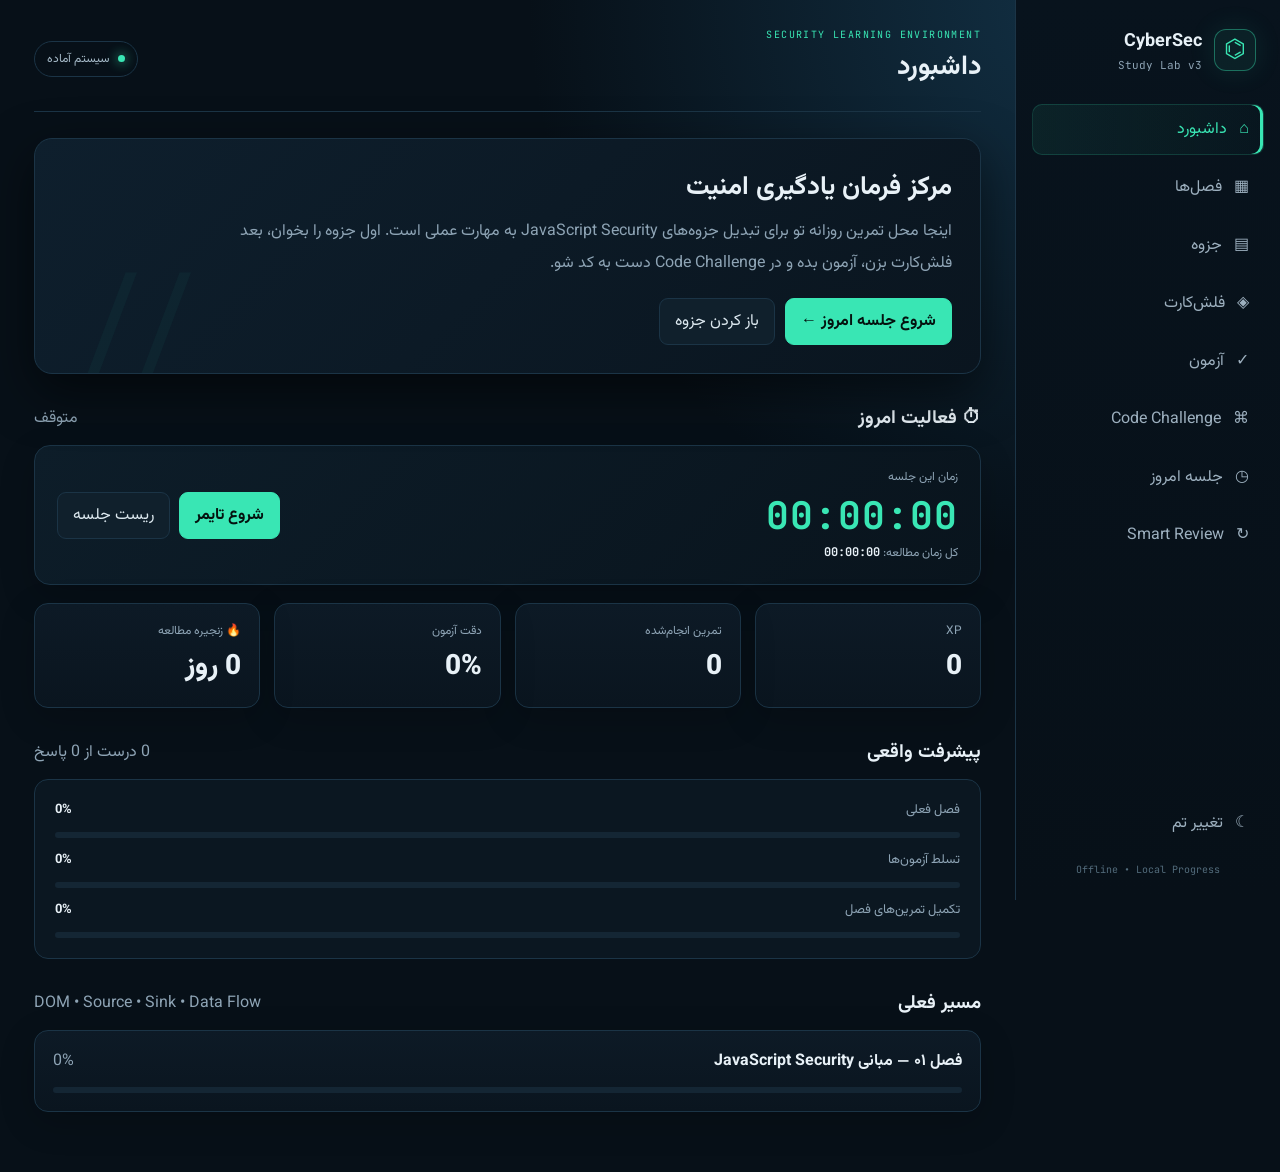
==== index.html @ e1c1c808 "Add project assets Add project assets" ====
<!doctype html>
<html lang="fa" dir="rtl">
<head>
<meta charset="utf-8"><meta name="viewport" content="width=device-width,initial-scale=1">
<title>CyberSec Study Lab v3</title><link rel="stylesheet" href="assets/style.css">
</head>
<body>
<div class="app-shell">
<aside class="sidebar">
<div class="brand"><div class="brand-mark">⌬</div><div><b>CyberSec</b><span>Study Lab v3</span></div></div>
<nav id="nav">
<button data-view="dashboard" class="active">⌂ <span>داشبورد</span></button>
<button data-view="chapters">▦ <span>فصل‌ها</span></button>
<button data-view="notes">▤ <span>جزوه</span></button>
<button data-view="flashcards">◈ <span>فلش‌کارت</span></button>
<button data-view="quiz">✓ <span>آزمون</span></button>
<button data-view="challenge">⌘ <span>Code Challenge</span></button>
<button data-view="daily">◷ <span>جلسه امروز</span></button>
<button data-view="review">↻ <span>Smart Review</span></button>
</nav>
<div class="sidebar-bottom"><button id="themeBtn">☾ <span>تغییر تم</span></button><small>Offline • Local Progress</small></div>
</aside>
<main class="main">
<header class="topbar"><div><div class="eyebrow">SECURITY LEARNING ENVIRONMENT</div><h1 id="pageTitle">داشبورد</h1></div><div class="top-actions"><span class="status"><i></i> سیستم آماده</span><button id="mobileMenu">☰</button></div></header>
<section id="content"></section>
</main></div>
<script src="data/chapters/ch01.js"></script><script src="assets/app.js"></script>
</body></html>
---- assets/style.css ----
@import url('https://fonts.googleapis.com/css2?family=Vazirmatn:wght@400;500;600;700;800&family=JetBrains+Mono:wght@400;500;700&display=swap');
:root{--bg:#071018;--panel:#0c1722;--panel2:#101e2b;--line:#1b3446;--text:#e8f1f7;--muted:#8ea4b5;--accent:#39e6b4;--accent2:#63a8ff;--danger:#ff647c;--shadow:0 18px 50px #0008}*{box-sizing:border-box}body{margin:0;background:radial-gradient(circle at 85% 0,#123044 0,transparent 35%),var(--bg);color:var(--text);font-family:Vazirmatn,Arial,sans-serif;min-height:100vh}button{font:inherit}.app-shell{display:flex;min-height:100vh}.sidebar{width:265px;background:linear-gradient(180deg,#08131d,#071018);border-left:1px solid var(--line);padding:24px 16px;display:flex;flex-direction:column;gap:28px;position:fixed;right:0;top:0;bottom:0;z-index:10}.brand{display:flex;align-items:center;gap:12px;padding:4px 8px}.brand-mark{width:42px;height:42px;border:1px solid #39e6b466;background:#39e6b411;color:var(--accent);display:grid;place-items:center;border-radius:12px;font-size:25px;box-shadow:0 0 28px #39e6b41a}.brand b{display:block;font-size:18px}.brand span{display:block;color:var(--muted);font:11px JetBrains Mono;margin-top:2px;direction:ltr}nav{display:grid;gap:7px}nav button,.sidebar-bottom button{border:1px solid transparent;background:transparent;color:#9db0bf;padding:12px 14px;border-radius:10px;text-align:right;cursor:pointer;display:flex;gap:12px;align-items:center;transition:.2s}nav button:hover{background:#10212e;color:white}nav button.active{background:linear-gradient(90deg,#39e6b414,#39e6b405);border-color:#39e6b42b;color:var(--accent);box-shadow:inset -3px 0 var(--accent)}.sidebar-bottom{margin-top:auto}.sidebar-bottom small{display:block;color:#536c7c;text-align:center;margin-top:14px;font:10px JetBrains Mono}.main{width:calc(100% - 265px);margin-right:265px;padding:28px 34px 60px}.topbar{display:flex;align-items:center;justify-content:space-between;border-bottom:1px solid var(--line);padding-bottom:22px}.eyebrow{color:var(--accent);font:10px JetBrains Mono;letter-spacing:1.4px;direction:ltr}h1{font-size:27px;margin:5px 0 0}.status{font-size:12px;color:#a6bac8;border:1px solid var(--line);padding:8px 12px;border-radius:99px}.status i{display:inline-block;width:7px;height:7px;background:var(--accent);border-radius:50%;margin-left:6px;box-shadow:0 0 12px var(--accent)}#mobileMenu{display:none}.hero{margin-top:26px;padding:28px;border:1px solid var(--line);border-radius:18px;background:linear-gradient(135deg,#0e1f2d,#0a151f);box-shadow:var(--shadow);position:relative;overflow:hidden}.hero:after{content:'//';position:absolute;left:30px;bottom:-35px;color:#39e6b40b;font:120px JetBrains Mono}.hero h2{margin:0 0 8px;font-size:26px}.hero p{color:var(--muted);max-width:720px;line-height:2;margin:0}.grid{display:grid;grid-template-columns:repeat(4,1fr);gap:14px;margin-top:18px}.stat,.card{background:linear-gradient(180deg,#0d1a26,#0a151f);border:1px solid var(--line);border-radius:14px;padding:18px;box-shadow:0 10px 35px #0003}.stat .label{color:var(--muted);font-size:12px}.stat .value{font-size:28px;font-weight:800;margin-top:5px}.section-title{display:flex;justify-content:space-between;align-items:center;margin:30px 0 12px}.section-title h3{margin:0}.muted{color:var(--muted)}.chapter-list{display:grid;grid-template-columns:repeat(2,1fr);gap:14px}.chapter{cursor:pointer}.chapter .tag{font:10px JetBrains Mono;color:var(--accent);direction:ltr}.chapter h3{margin:9px 0}.progress{height:6px;background:#142634;border-radius:10px;overflow:hidden}.progress i{display:block;height:100%;background:linear-gradient(90deg,var(--accent),var(--accent2));border-radius:10px}.actions{display:flex;flex-wrap:wrap;gap:10px;margin-top:18px}.btn{border:1px solid var(--line);background:#10202c;color:#dce8ef;border-radius:9px;padding:10px 15px;cursor:pointer}.btn.primary{background:var(--accent);color:#04120f;border-color:var(--accent);font-weight:700}.flash{min-height:260px;display:grid;place-items:center;text-align:center;cursor:pointer}.flash .q{font-size:25px;font-weight:700}.flash .a{display:none;color:var(--accent);font-size:19px}.flash.revealed .q{display:none}.flash.revealed .a{display:block}.quiz-option{display:block;width:100%;text-align:right;margin:9px 0}.quiz-option.correct{border-color:var(--accent);color:var(--accent)}.quiz-option.wrong{border-color:var(--danger);color:var(--danger)}pre{direction:ltr;text-align:left;background:#050c12;border:1px solid #183040;border-radius:10px;padding:16px;overflow:auto;color:#d9e7ee;font:13px/1.7 JetBrains Mono}.code-input{width:100%;min-height:160px;background:#050c12;color:#d9e7ee;border:1px solid var(--line);border-radius:10px;padding:15px;font:13px/1.7 JetBrains Mono;direction:ltr}.note{border-right:3px solid var(--accent);background:#0c1c27;padding:14px 16px;border-radius:8px;color:#b7c8d3;line-height:2}.list{line-height:2.1;color:#b9c9d3}.light{--bg:#eef3f7;--panel:#fff;--panel2:#fff;--line:#cbd8e2;--text:#152532;--muted:#5f7382;--shadow:0 15px 40px #3452  }.light .sidebar{background:#f7fafc}.light .hero,.light .stat,.light .card{background:#fff}.light pre,.light .code-input{background:#f4f7f9;color:#20313d}.light .flash{background:#fff}
@media(max-width:900px){.sidebar{transform:translateX(100%);transition:.25s}.sidebar.open{transform:none}.main{width:100%;margin:0;padding:20px}.grid{grid-template-columns:repeat(2,1fr)}.chapter-list{grid-template-columns:1fr}#mobileMenu{display:block;background:transparent;border:1px solid var(--line);color:var(--text);border-radius:8px;padding:7px 10px}}
@media(max-width:520px){.grid{grid-template-columns:1fr}.status{display:none}.hero h2{font-size:21px}}
.notes-list{display:grid;gap:14px}.note-card{border-right:3px solid var(--accent)}.note-card h2{margin:8px 0 10px;font-size:21px}.note-card p{color:#b9c9d3;line-height:2.1;margin:0}.quiz-feedback{margin-top:18px;padding:18px;border-radius:12px;border:1px solid var(--line);line-height:2}.quiz-feedback.success{border-color:#39e6b466;background:#39e6b40c}.quiz-feedback.fail{border-color:#ff647c66;background:#ff647c0a}.quiz-feedback p{margin:6px 0;color:#c7d5dd}.quiz-feedback.fail strong{color:var(--accent)}.memory{margin:12px 0;padding:12px;border-radius:9px;background:#132531;color:#e6f2f7}.quiz-option:disabled{cursor:default;opacity:.9}.quiz-option.dimmed{opacity:.45}.light .note-card p,.light .quiz-feedback p{color:#405563}.light .memory{background:#edf4f7}
.activity-card{margin-top:12px;padding:22px;border:1px solid var(--line);border-radius:16px;background:linear-gradient(135deg,#0d1d29,#09141d);display:flex;align-items:center;justify-content:space-between;gap:20px;box-shadow:0 12px 35px #0003}.timer-main{min-width:260px}.timer-label{font-size:12px;color:var(--muted)}.timer-value{font:700 38px JetBrains Mono;color:var(--accent);direction:ltr;text-align:right;letter-spacing:1px;margin:4px 0}.timer-sub{font-size:12px;color:var(--muted)}.timer-sub b{color:var(--text);font-family:JetBrains Mono;direction:ltr;display:inline-block}.timer-controls{display:flex;gap:9px;flex-wrap:wrap}.progress-dashboard{display:grid;gap:12px;padding:20px;border:1px solid var(--line);border-radius:14px;background:#0b1721}.progress-row{display:flex;justify-content:space-between;font-size:13px;color:var(--muted)}.progress-row b{color:var(--text)}.light .activity-card{background:#fff}.light .progress-dashboard{background:#fff}@media(max-width:600px){.activity-card{align-items:flex-start;flex-direction:column}.timer-value{font-size:31px}.timer-main{min-width:0;width:100%}}
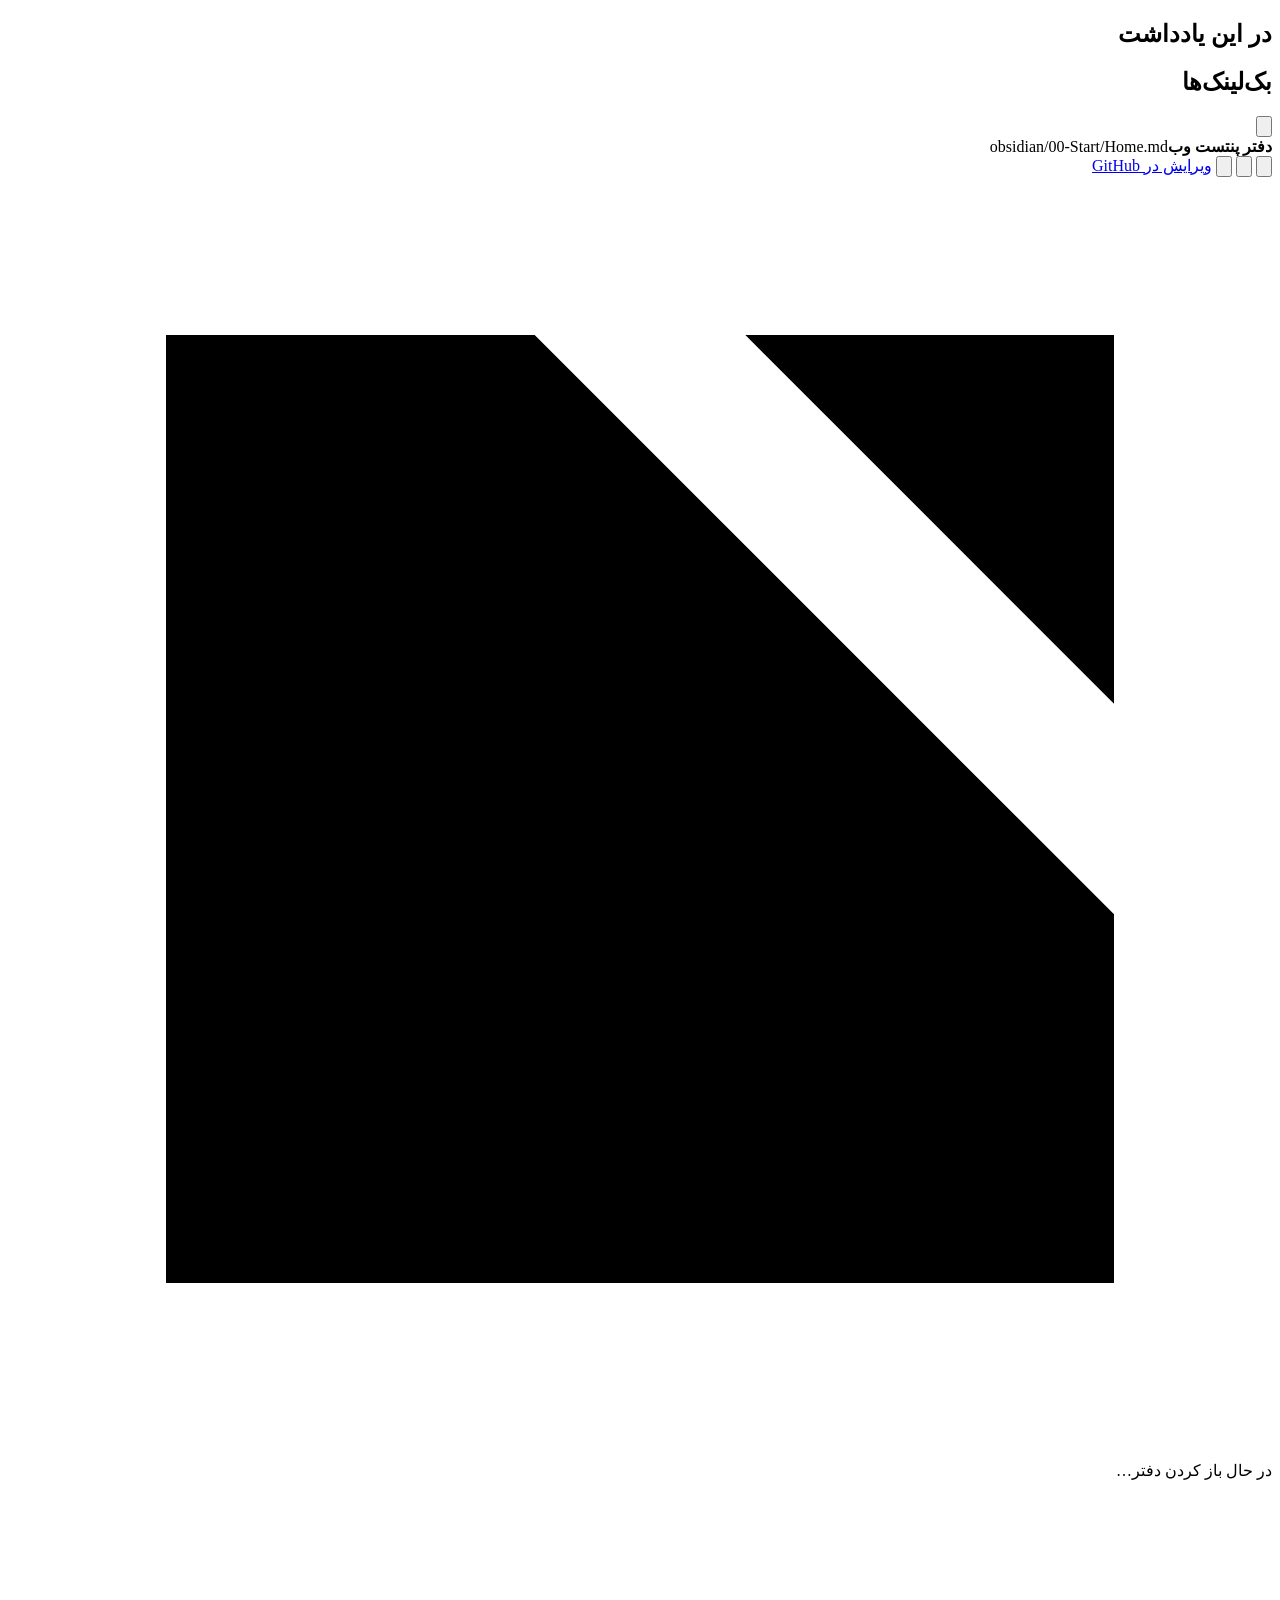
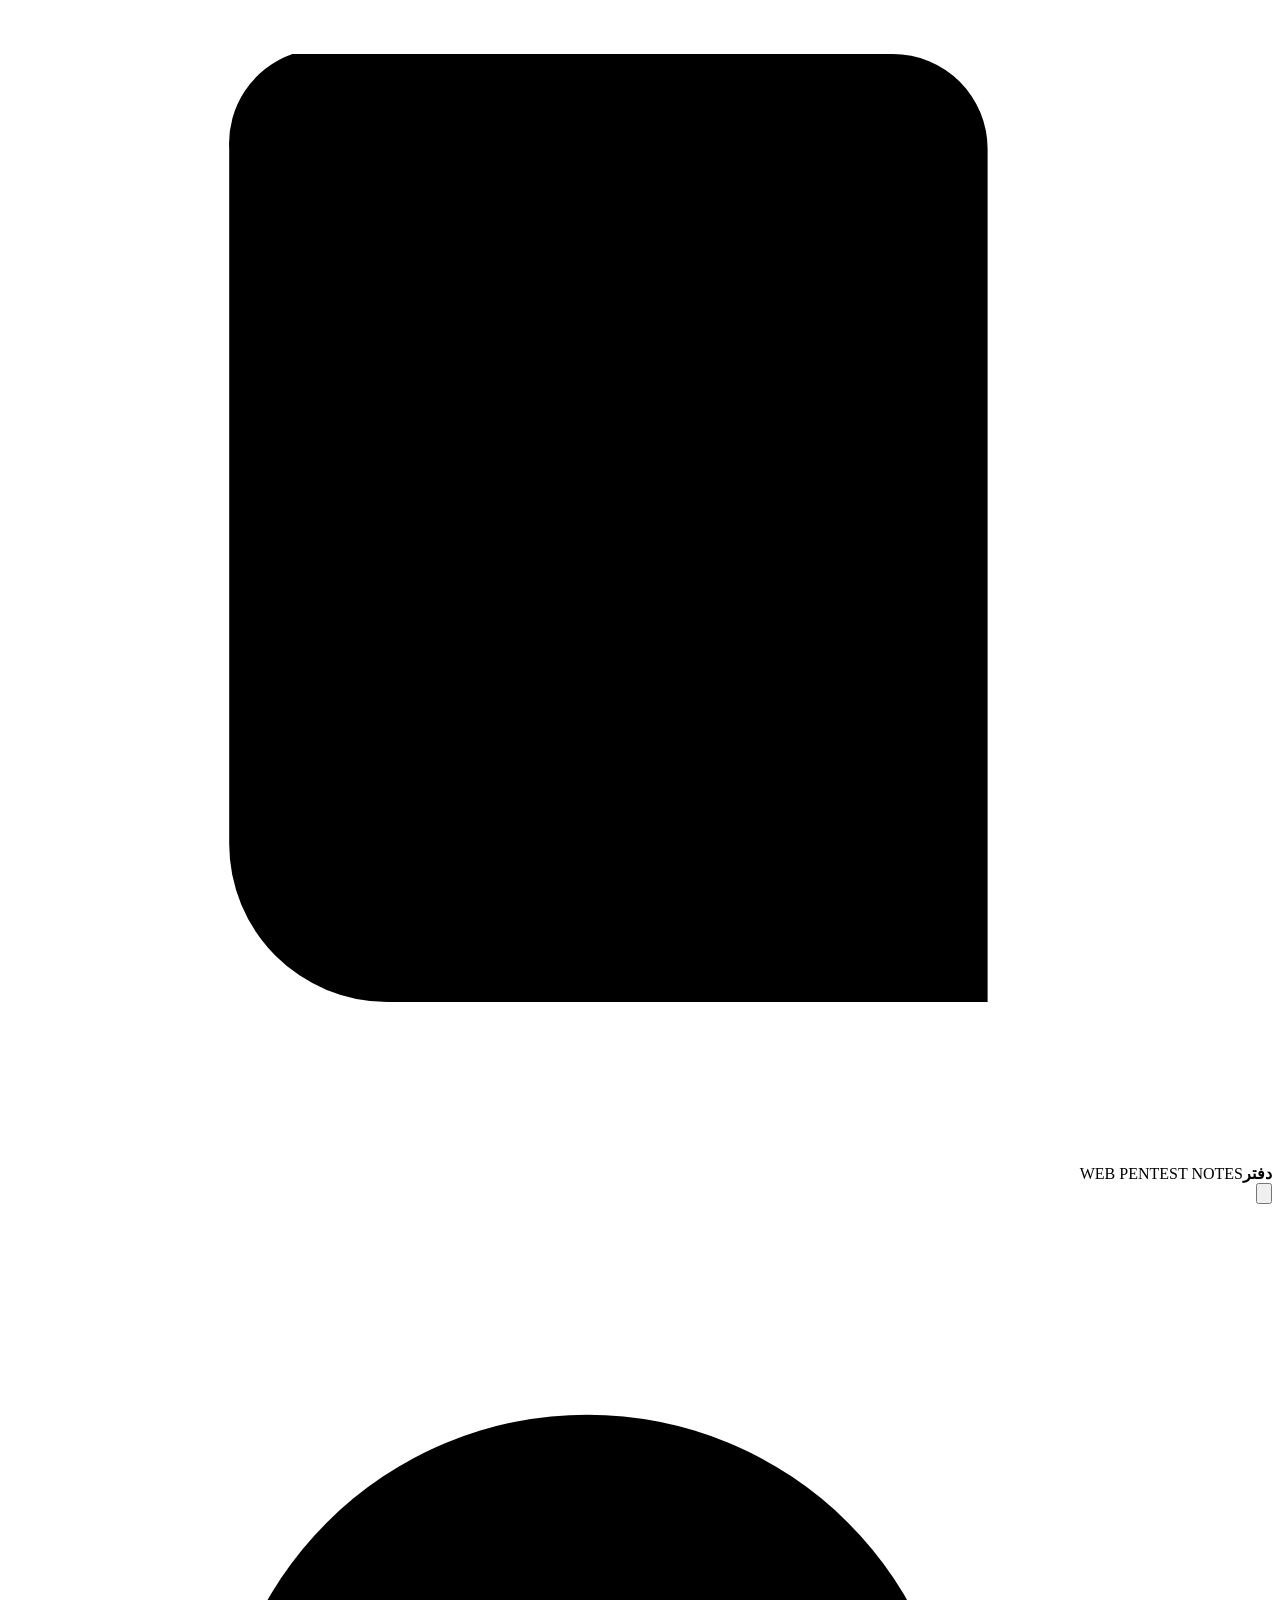
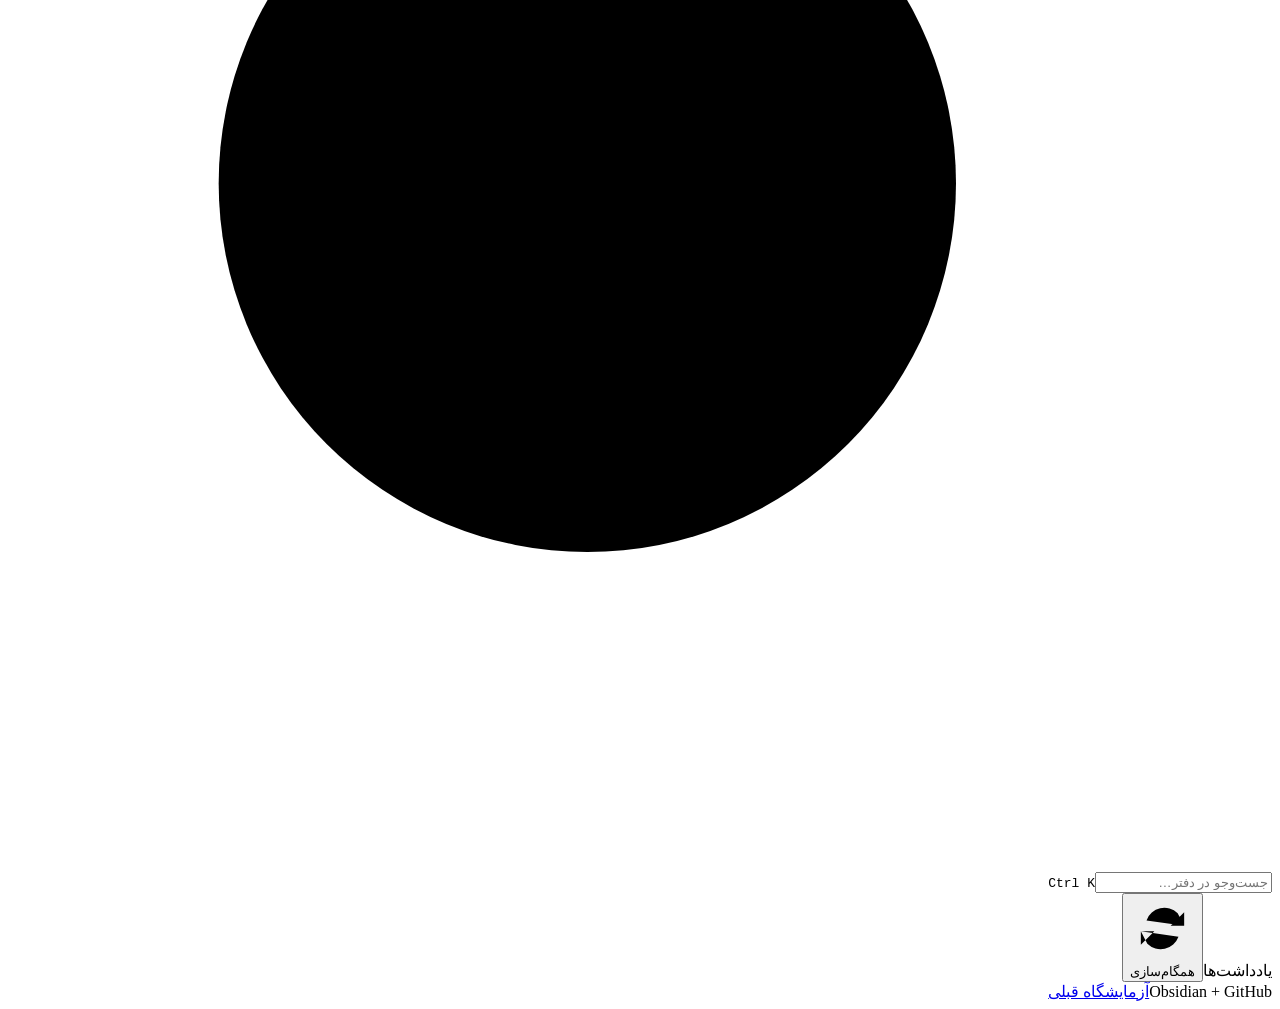
==== commit 5e58bcac: "Add online Obsidian notebook shell and index" ====
--- a/index.html
+++ b/index.html
@@ -1,28 +1,39 @@
 <!doctype html>
-<html lang="fa" dir="rtl">
-<head>
-<meta charset="utf-8"><meta name="viewport" content="width=device-width,initial-scale=1">
-<title>CyberSec Study Lab v3</title><link rel="stylesheet" href="assets/style.css">
-</head>
-<body>
-<div class="app-shell">
-<aside class="sidebar">
-<div class="brand"><div class="brand-mark">⌬</div><div><b>CyberSec</b><span>Study Lab v3</span></div></div>
-<nav id="nav">
-<button data-view="dashboard" class="active">⌂ <span>داشبورد</span></button>
-<button data-view="chapters">▦ <span>فصل‌ها</span></button>
-<button data-view="notes">▤ <span>جزوه</span></button>
-<button data-view="flashcards">◈ <span>فلش‌کارت</span></button>
-<button data-view="quiz">✓ <span>آزمون</span></button>
-<button data-view="challenge">⌘ <span>Code Challenge</span></button>
-<button data-view="daily">◷ <span>جلسه امروز</span></button>
-<button data-view="review">↻ <span>Smart Review</span></button>
-</nav>
-<div class="sidebar-bottom"><button id="themeBtn">☾ <span>تغییر تم</span></button><small>Offline • Local Progress</small></div>
-</aside>
-<main class="main">
-<header class="topbar"><div><div class="eyebrow">SECURITY LEARNING ENVIRONMENT</div><h1 id="pageTitle">داشبورد</h1></div><div class="top-actions"><span class="status"><i></i> سیستم آماده</span><button id="mobileMenu">☰</button></div></header>
-<section id="content"></section>
-</main></div>
-<script src="data/chapters/ch01.js"></script><script src="assets/app.js"></script>
-</body></html>
+<html lang="fa" dir="rtl" data-theme="dark">
+  <head>
+    <meta charset="utf-8" />
+    <meta name="viewport" content="width=device-width, initial-scale=1" />
+    <meta name="color-scheme" content="dark light" />
+    <meta name="description" content="دفتر درختی جزوه‌های پنتست وب، همگام با Obsidian و GitHub" />
+    <title>دفتر پنتست وب</title>
+    <link rel="stylesheet" href="assets/notebook.css" />
+  </head>
+  <body>
+    <div class="app" id="app">
+      <aside class="context" id="contextPanel" aria-label="سرفصل‌ها و پیوندها"><div class="context-sticky"><section class="context-section"><h2>در این یادداشت</h2><nav id="outline" class="outline"></nav></section><section class="context-section"><h2>بک‌لینک‌ها</h2><div id="backlinks"></div></section></div></aside>
+      <main class="reader">
+        <header class="topbar">
+          <button class="icon-btn mobile-only" id="treeOpen" aria-label="باز کردن درخت"><svg viewBox="0 0 24 24"><path d="M4 6h16M4 12h16M4 18h16" /></svg></button>
+          <div class="note-location"><strong id="noteName">دفتر پنتست وب</strong><span id="notePath">obsidian/00-Start/Home.md</span></div>
+          <div class="top-actions">
+            <button class="icon-btn" id="searchOpen" aria-label="جست‌وجو" title="جست‌وجو (Ctrl K)"><svg viewBox="0 0 24 24"><circle cx="11" cy="11" r="7" /><path d="m20 20-4-4" /></svg></button>
+            <button class="icon-btn" id="printNote" aria-label="چاپ یادداشت" title="چاپ"><svg viewBox="0 0 24 24"><path d="M6 9V3h12v6M6 18H4V9h16v9h-2M6 14h12v7H6Z" /></svg></button>
+            <button class="icon-btn" id="themeToggle" aria-label="تغییر پوسته" title="تغییر پوسته"><svg id="themeIcon" viewBox="0 0 24 24"><path d="M20 15.5A8 8 0 0 1 8.5 4 8.5 8.5 0 1 0 20 15.5Z" /></svg></button>
+            <a class="text-btn" id="editOnGithub" href="https://github.com/mmlisteam-bot/CyberSec-Study-Lab" target="_blank" rel="noopener noreferrer">ویرایش در GitHub<svg viewBox="0 0 24 24"><path d="M14 3h7v7M10 14 21 3M21 14v7H3V3h7" /></svg></a>
+          </div>
+        </header>
+        <div class="reading-progress" id="readingProgress"></div>
+        <article class="paper" id="paper"><div class="binder" aria-hidden="true"><i></i><i></i><i></i><i></i></div><div class="loading" id="loading"><span></span><p>در حال باز کردن دفتر…</p></div><div class="markdown" id="markdown" hidden></div><div class="note-footer" id="noteFooter" hidden><span>ذخیره‌شده در GitHub</span><button id="copyLink">کپی پیوند یادداشت</button></div></article>
+      </main>
+      <aside class="sidebar" id="sidebar" aria-label="درخت جزوه‌ها">
+        <div class="brand"><svg class="brand-mark" viewBox="0 0 40 40" aria-hidden="true"><path d="M9 5h19a3 3 0 0 1 3 3v27H12a5 5 0 0 1-5-5V8a3 3 0 0 1 2-3Z" /><path d="M12 5v30M17 13h8M17 19h8" /></svg><div><strong>دفتر</strong><span>WEB PENTEST NOTES</span></div><button class="icon-btn mobile-only" id="treeClose" aria-label="بستن درخت"><svg viewBox="0 0 24 24"><path d="m6 6 12 12M18 6 6 18" /></svg></button></div>
+        <div class="sidebar-tools"><label class="search-box"><svg viewBox="0 0 24 24"><circle cx="11" cy="11" r="7" /><path d="m20 20-4-4" /></svg><input id="searchInput" type="search" placeholder="جست‌وجو در دفتر…" autocomplete="off" /><kbd>Ctrl K</kbd></label><div class="tree-meta"><span id="noteCount">یادداشت‌ها</span><button id="refreshTree" title="دریافت فهرست تازه"><svg viewBox="0 0 24 24"><path d="M20 6v5h-5M4 18v-5h5M6.1 9a7 7 0 0 1 11.5-2.6L20 11M4 13l2.4 4.6A7 7 0 0 0 17.9 15" /></svg><span>همگام‌سازی</span></button></div></div>
+        <nav class="tree" id="tree" aria-label="فایل‌ها"></nav><div class="search-results" id="searchResults" hidden></div>
+        <footer class="sidebar-footer"><span class="sync-dot"></span><span>Obsidian + GitHub</span><a href="study-lab.html">آزمایشگاه قبلی</a></footer>
+      </aside>
+    </div>
+    <div class="backdrop" id="backdrop"></div><div class="toast" id="toast" role="status" aria-live="polite"></div>
+    <noscript><div class="noscript">برای خواندن دفتر آنلاین، JavaScript را فعال کنید. فایل‌ها در <a href="https://github.com/mmlisteam-bot/CyberSec-Study-Lab/tree/main/obsidian">GitHub</a> نیز قابل خواندن هستند.</div></noscript>
+    <script src="assets/notebook.js"></script>
+  </body>
+</html>
